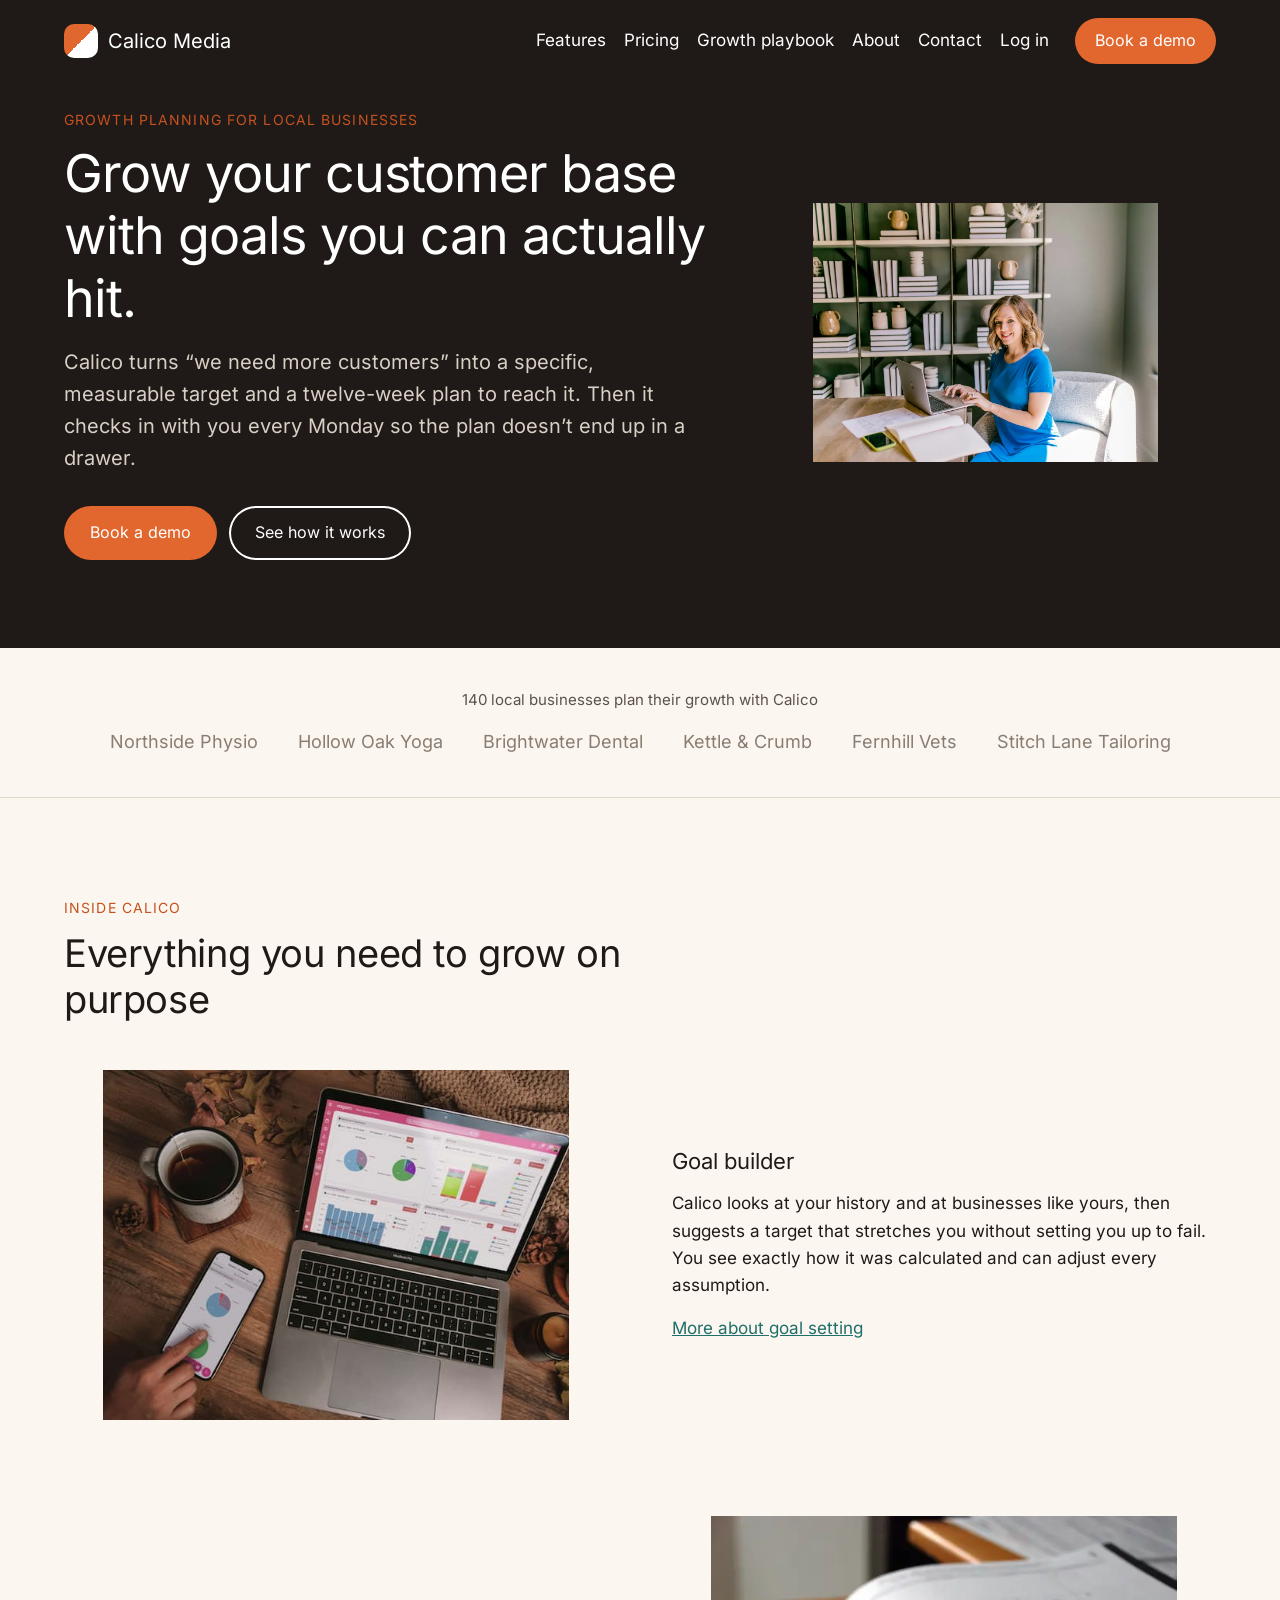
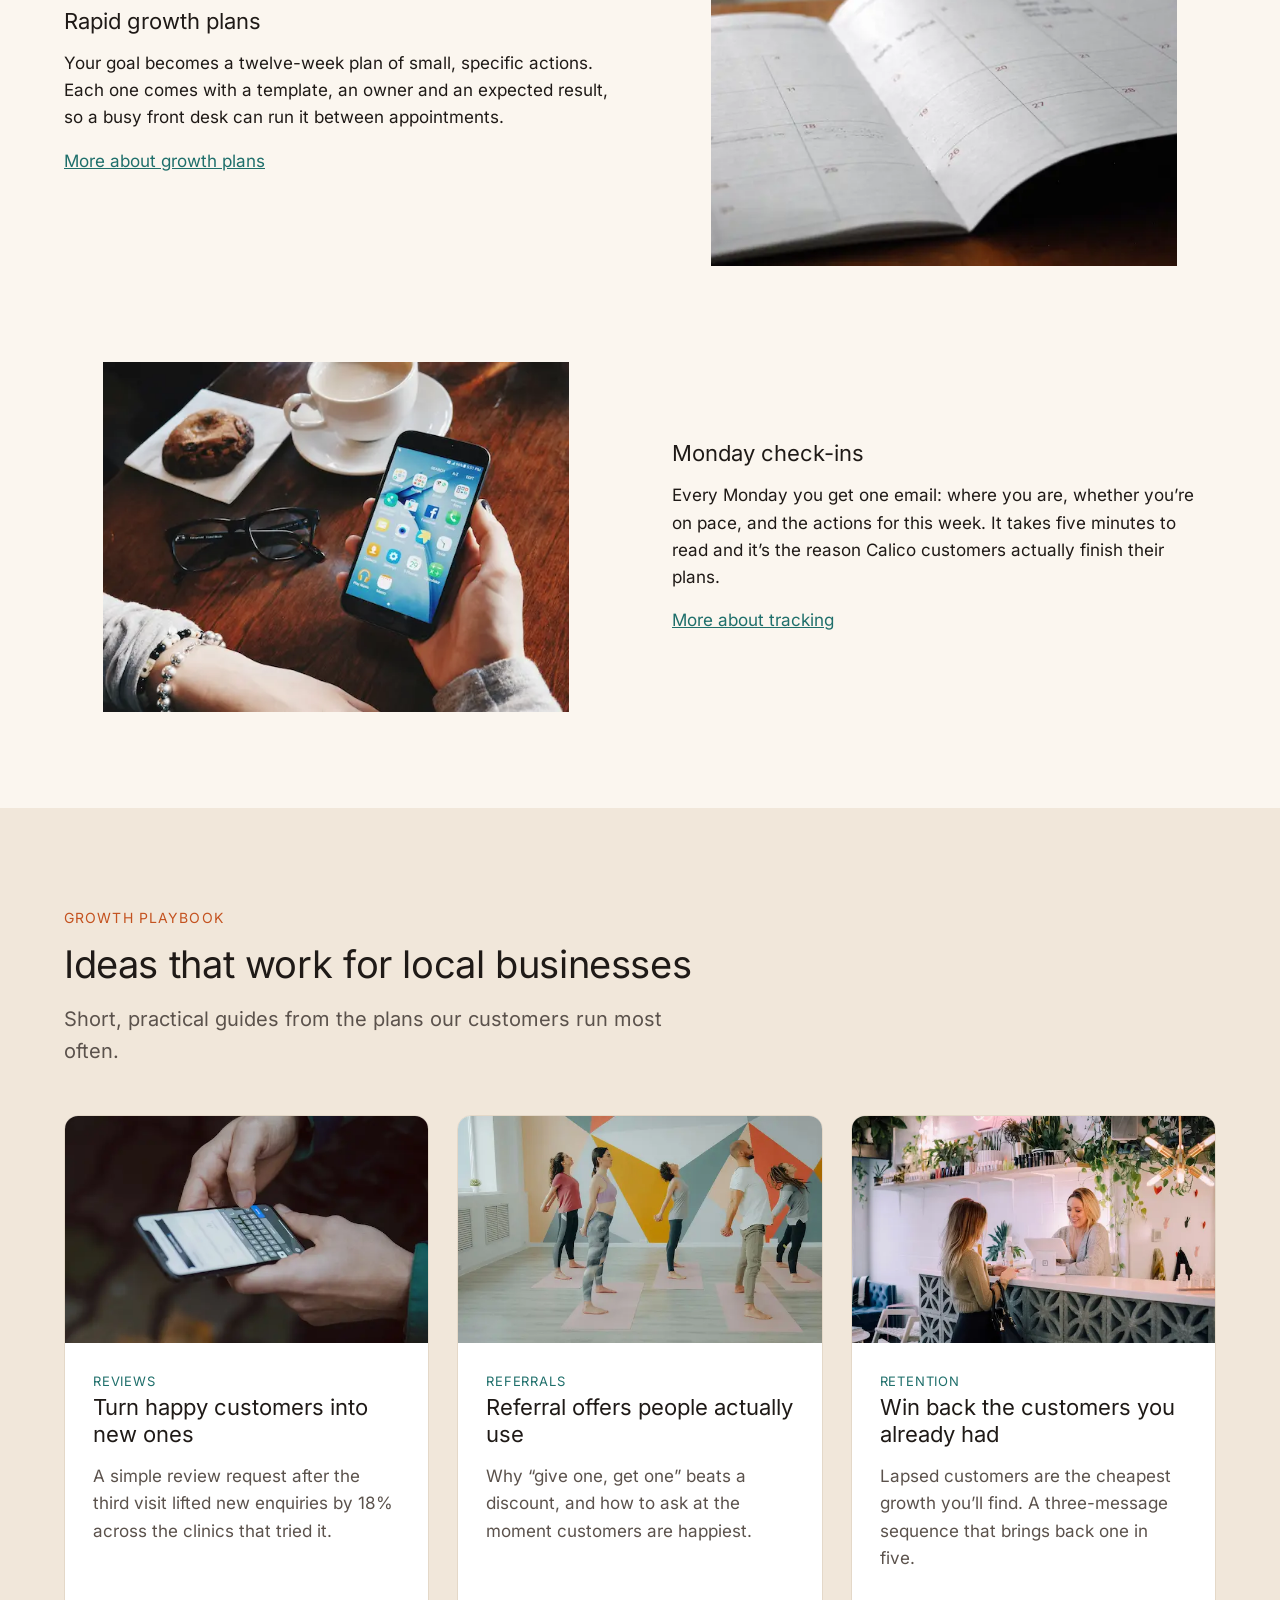
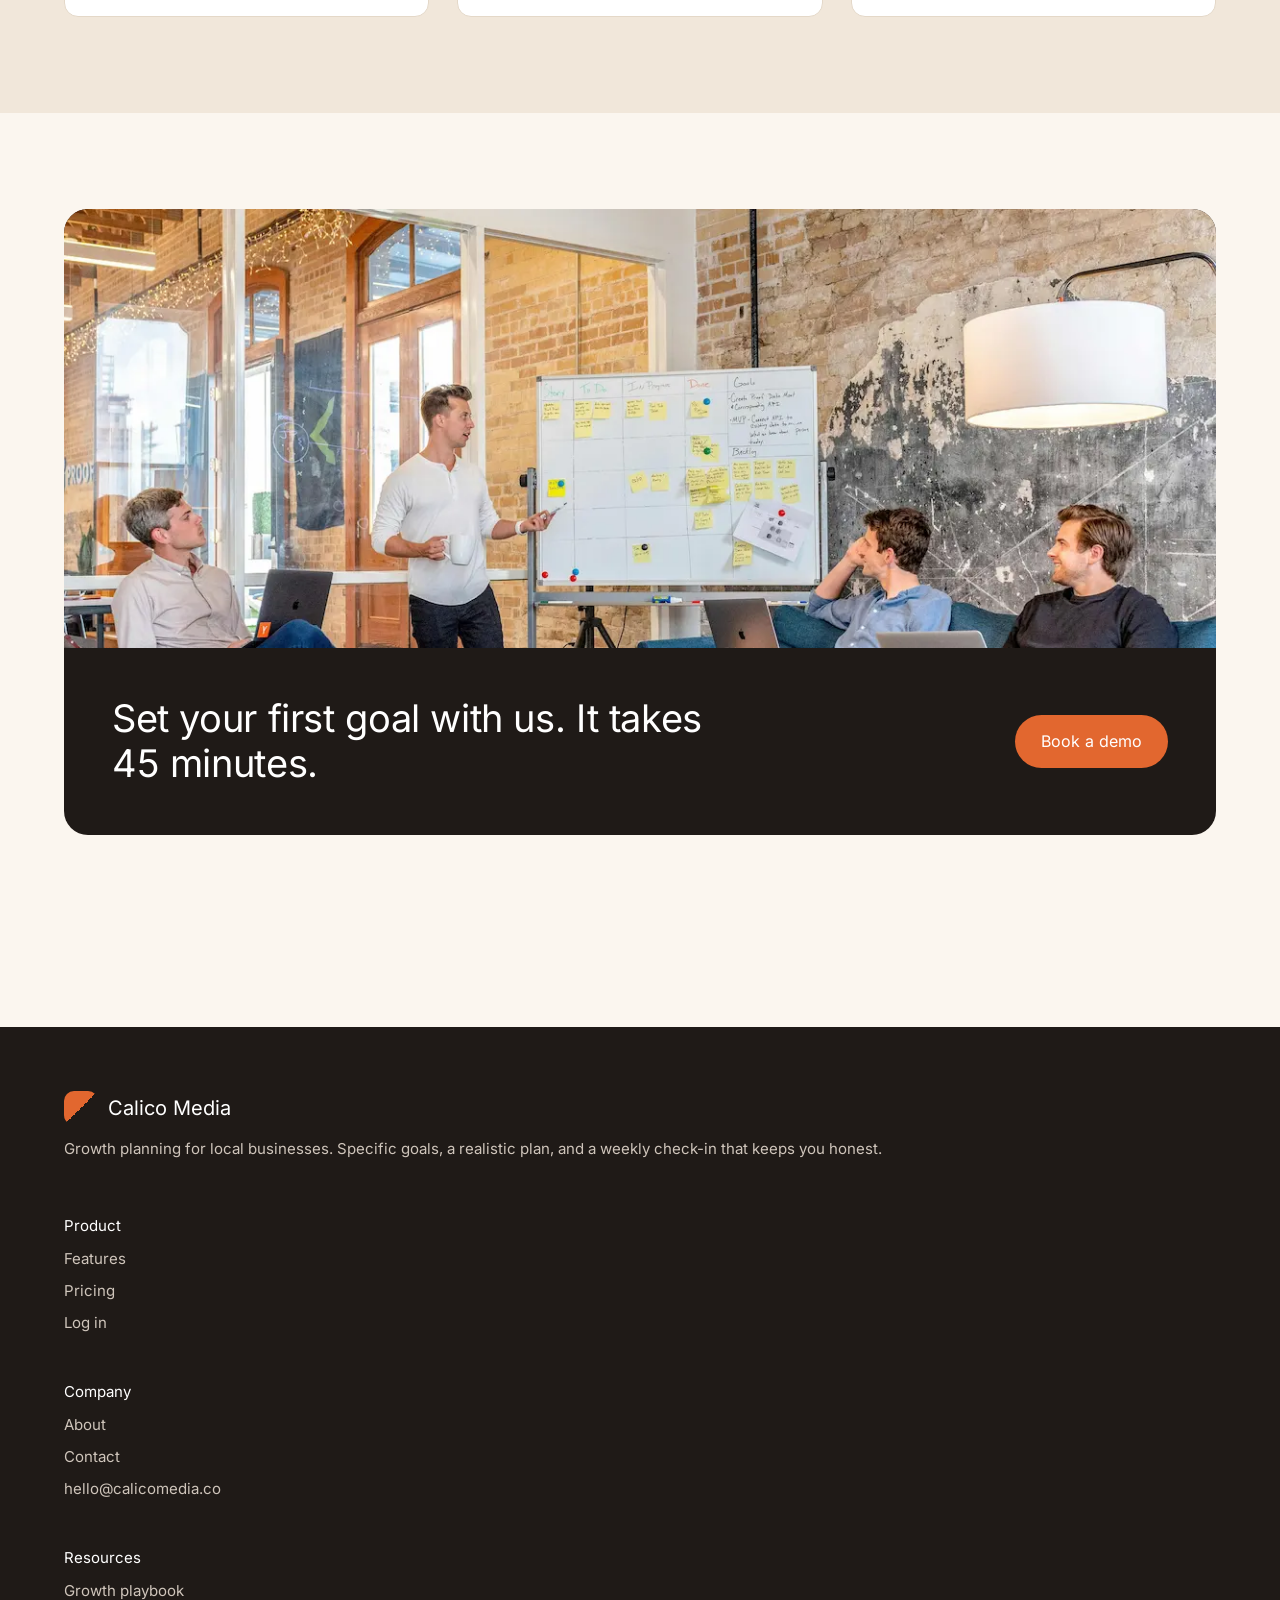
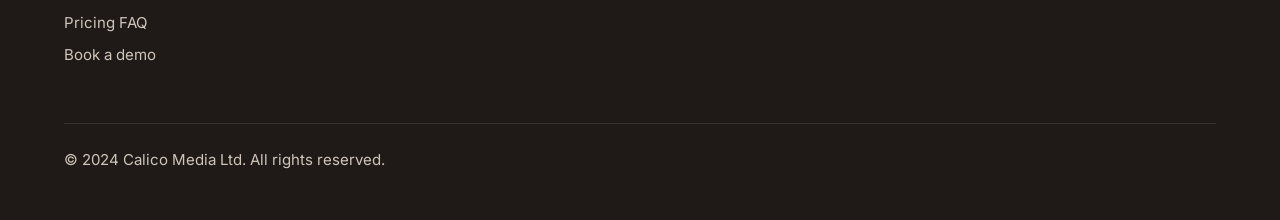
==== public/index.html @ edba2a27 "Optimize homepage images fonts and layout" ====
<!doctype html>
<html lang="en">
  <head>
    <meta charset="utf-8" />
    <meta name="viewport" content="width=device-width, initial-scale=1" />
    <title>Calico Media | Growth planning for local businesses</title>
    <meta
      name="description"
      content="Calico helps local businesses grow their customer base with specific, measurable, realistic goals and a rapid growth plan you can run every week."
    />
   <link rel="stylesheet" href="css/styles.css" />
  </head>
  <body>
    <header class="site-header site-header--home">
      <div class="container">
        <a class="logo" href="index.html"
          ><span class="logo-mark"></span>Calico Media</a
        >
        <nav aria-label="Main">
          <ul class="nav-links">
            <li><a href="features.html">Features</a></li>
            <li><a href="pricing.html">Pricing</a></li>
            <li><a href="#playbook">Growth playbook</a></li>
            <li><a href="about.html">About</a></li>
            <li><a href="contact.html">Contact</a></li>
            <li><a href="https://app.calicomedia.co/login">Log in</a></li>
            <li><a class="btn" href="contact.html">Book a demo</a></li>
          </ul>
        </nav>
      </div>
    </header>

    <main>
      <section class="hero">
        <div class="container hero-inner">
          <div class="hero-text">
            <span class="eyebrow">Growth planning for local businesses</span>
            <h1>Grow your customer base with goals you can actually hit.</h1>
            <p class="lead">
              Calico turns &ldquo;we need more customers&rdquo; into a specific,
              measurable target and a twelve-week plan to reach it. Then it
              checks in with you every Monday so the plan doesn&rsquo;t end up
              in a drawer.
            </p>
            <div class="hero-actions">
              <a class="btn" href="contact.html">Book a demo</a>
              <a class="btn btn--ghost" href="features.html"
                >See how it works</a
              >
            </div>
          </div>
          <div class="hero-media">
            <img
              class="hero-image"
              src="images/hero-weekly-plan-1200.webp"
              alt="A business owner at her desk with a laptop and an open planner"
              width="1200"
              height="900"
              fetchpriority="high"
            />
          </div>
        </div>
      </section>

      <section class="trust">
        <div class="container">
          <p>140 local businesses plan their growth with Calico</p>
          <ul class="trust-list">
            <li>Northside Physio</li>
            <li>Hollow Oak Yoga</li>
            <li>Brightwater Dental</li>
            <li>Kettle &amp; Crumb</li>
            <li>Fernhill Vets</li>
            <li>Stitch Lane Tailoring</li>
          </ul>
        </div>
      </section>

      <section class="section">
        <div class="container">
          <div class="section-intro">
            <span class="eyebrow">Inside Calico</span>
            <h2>Everything you need to grow on purpose</h2>
          </div>

          <div class="feature-row">
            <div class="feature-media">
              <img
                src="images/feature-goal-builder-600.webp"
                
                alt="Growth charts on a laptop and phone beside a cup of tea"
                loading="lazy"
                width="1200"
                height="900"
              />
            </div>
            <div>
              <h3>Goal builder</h3>
              <p>
                Calico looks at your history and at businesses like yours, then
                suggests a target that stretches you without setting you up to
                fail. You see exactly how it was calculated and can adjust every
                assumption.
              </p>
              <a href="features.html">More about goal setting</a>
            </div>
          </div>

          <div class="feature-row feature-row--reverse">
            <div class="feature-media">
              <img
                src="images/feature-growth-plan-600.webp"
                alt="An open planner showing the weeks ahead"
                loading="lazy"
                width="1200"
                hieght="900"
              />
            </div>
            <div>
              <h3>Rapid growth plans</h3>
              <p>
                Your goal becomes a twelve-week plan of small, specific actions.
                Each one comes with a template, an owner and an expected result,
                so a busy front desk can run it between appointments.
              </p>
              <a href="features.html">More about growth plans</a>
            </div>
          </div>

          <div class="feature-row">
            <div class="feature-media">
              <img
                src="images/feature-monday-checkin-600.webp"
                alt="Checking a phone over coffee on a Monday morning"
                loading="lazy"
                width="1200"
                height="900"
              />
            </div>
            <div>
              <h3>Monday check-ins</h3>
              <p>
                Every Monday you get one email: where you are, whether
                you&rsquo;re on pace, and the actions for this week. It takes
                five minutes to read and it&rsquo;s the reason Calico customers
                actually finish their plans.
              </p>
              <a href="features.html">More about tracking</a>
            </div>
          </div>
        </div>
      </section>

      <section class="section section--sand" id="playbook">
        <div class="container">
          <div class="section-intro">
            <span class="eyebrow">Growth playbook</span>
            <h2>Ideas that work for local businesses</h2>
            <p class="lead">
              Short, practical guides from the plans our customers run most
              often.
            </p>
          </div>
          <div class="playbook-grid">
            <article class="card">
              <img
                src="images/playbook-reviews-600.webp"
                alt="A customer typing a review on their phone"
                loading="lazy"
              />
              <div class="card-body">
                <span class="card-tag">Reviews</span>
                <h3>Turn happy customers into new ones</h3>
                <p>
                  A simple review request after the third visit lifted new
                  enquiries by 18% across the clinics that tried it.
                </p>
              </div>
            </article>
            <article class="card">
              <img
                src="images/playbook-referrals-600.webp"
                alt="A group class stretching together in a yoga studio"
                loading="lazy"
              />
              <div class="card-body">
                <span class="card-tag">Referrals</span>
                <h3>Referral offers people actually use</h3>
                <p>
                  Why &ldquo;give one, get one&rdquo; beats a discount, and how
                  to ask at the moment customers are happiest.
                </p>
              </div>
            </article>
            <article class="card">
              <img
                src="images/playbook-rebooking-600.webp"
                alt="A customer at the front desk booking her next visit"
                loading="lazy"
              />
              <div class="card-body">
                <span class="card-tag">Retention</span>
                <h3>Win back the customers you already had</h3>
                <p>
                  Lapsed customers are the cheapest growth you&rsquo;ll find. A
                  three-message sequence that brings back one in five.
                </p>
              </div>
            </article>
          </div>
        </div>
      </section>

      <section class="section">
        <div class="container">
          <div class="cta-band">
            <img
              src="images/team-workshop-1200.webp"
              srcset="images/team-workshop-600.webp 600w,
              images/team-workshop-1200.webp 1200w"
              sizes="'(max-width: 600px) 100vw, 1200px"
              alt="The Calico Media team planning around a whiteboard"
              loading="lazy"
              width= "1200"
              height="457"
              />
            <div class="cta-body">
              <h2>Set your first goal with us. It takes 45 minutes.</h2>
              <a class="btn" href="contact.html">Book a demo</a>
            </div>
          </div>
        </div>
      </section>
    </main>

    <footer class="site-footer">
      <div class="container">
        <div class="footer-grid">
          <div>
            <a class="logo" href="index.html"
              ><span class="logo-mark"></span>Calico Media</a
            >
            <p>
              Growth planning for local businesses. Specific goals, a realistic
              plan, and a weekly check-in that keeps you honest.
            </p>
          </div>
          <div>
            <h4>Product</h4>
            <ul>
              <li><a href="features.html">Features</a></li>
              <li><a href="pricing.html">Pricing</a></li>
              <li><a href="https://app.calicomedia.co/login">Log in</a></li>
            </ul>
          </div>
          <div>
            <h4>Company</h4>
            <ul>
              <li><a href="about.html">About</a></li>
              <li><a href="contact.html">Contact</a></li>
              <li>
                <a href="mailto:hello@calicomedia.co">hello@calicomedia.co</a>
              </li>
            </ul>
          </div>
          <div>
            <h4>Resources</h4>
            <ul>
              <li><a href="index.html#playbook">Growth playbook</a></li>
              <li><a href="pricing.html#faq">Pricing FAQ</a></li>
              <li><a href="contact.html">Book a demo</a></li>
            </ul>
          </div>
        </div>
        <div class="footer-bottom">
          <p>&copy; 2024 Calico Media Ltd. All rights reserved.</p>
        </div>
      </div>
    </footer>
  </body>
</html>
---- public/css/styles.css ----
@font-face {
  font-family: "Inter";
  src: url("../fonts/inter-v20-latin-regular.woff2");
  font-weight: 100 900;
  font-style: normal;
  font-display: swap;
}


/* Calico Media marketing site */

:root {
  --ink: #1f1a17;
  --ink-soft: #5b524c;
  --cream: #fbf6ef;
  --sand: #f1e7da;
  --white: #ffffff;
  --orange: #e2672f;
  --orange-dark: #c4521f;
  --teal: #1f6f6b;
  --line: #e4d8c8;
  --radius: 14px;
}

*,
*::before,
*::after {
  box-sizing: border-box;
}

body {
  margin: 0;
  font-family:
    "Inter",
    -apple-system,
    BlinkMacSystemFont,
    "Segoe UI",
    sans-serif;
  font-weight: 400;
  font-size: 17px;
  line-height: 1.6;
  color: var(--ink);
  background: var(--cream);
}

h1,
h2,
h3,
h4 {
  font-weight: 700;
  line-height: 1.2;
  margin: 0 0 16px;
}

h1 {
  font-size: 52px;
  letter-spacing: -0.02em;
}

h2 {
  font-size: 38px;
  letter-spacing: -0.01em;
}

h3 {
  font-size: 22px;
}

p {
  margin: 0 0 16px;
}

a {
  color: var(--teal);
}

img {
  max-width: 100%;
}

.container {
  max-width: 1200px;
  margin: 0 auto;
  padding: 0 24px;
}

.section {
  padding: 96px 0;
}

.section--sand {
  background: var(--sand);
}

.eyebrow {
  display: inline-block;
  font-size: 14px;
  font-weight: 700;
  letter-spacing: 0.08em;
  text-transform: uppercase;
  color: var(--orange-dark);
  margin-bottom: 12px;
}

.lead {
  font-size: 20px;
  color: var(--ink-soft);
  max-width: 640px;
}

.section-intro {
  max-width: 680px;
  margin-bottom: 48px;
}

.btn {
  display: inline-block;
  padding: 14px 26px;
  border-radius: 999px;
  background: var(--orange);
  color: var(--white);
  font-weight: 700;
  text-decoration: none;
  border: 0;
  font-size: 16px;
  font-family: inherit;
  cursor: pointer;
}

.btn:hover {
  background: var(--orange-dark);
}

.btn--ghost {
  background: transparent;
  color: inherit;
  box-shadow: inset 0 0 0 2px currentColor;
}

.btn--ghost:hover {
  background: rgba(255, 255, 255, 0.1);
}

/* Header */

.site-header {
  background: var(--white);
  border-bottom: 1px solid var(--line);
}

.site-header .container {
  display: flex;
  flex-wrap: wrap;
  align-items: center;
  justify-content: space-between;
  gap: 12px 32px;
  padding-top: 18px;
  padding-bottom: 18px;
}

.logo {
  display: flex;
  align-items: center;
  gap: 10px;
  flex-shrink: 0;
  font-size: 20px;
  font-weight: 700;
  color: var(--ink);
  text-decoration: none;
}

.logo-mark {
  width: 34px;
  height: 34px;
  border-radius: 10px;
  background: linear-gradient(
    135deg,
    var(--orange) 0%,
    var(--orange) 50%,
    var(--ink) 50%,
    var(--ink) 100%
  );
}

.nav-links {
  display: flex;
  flex-wrap: nowrap;
  align-items: center;
  gap: 8px 28px;
  list-style: none;
  margin: 0;
  padding: 0;
}

.nav-links a {
  color: var(--ink);
  text-decoration: none;
}

.nav-links a:hover,
.nav-links a[aria-current="page"] {
  color: var(--orange-dark);
}

.site-header--home {
  background: var(--ink);
  border-bottom: 0;
}

.site-header--home .logo,
.site-header--home .nav-links a {
  color: var(--white);
}

.site-header--home .logo-mark {
  background: linear-gradient(
    135deg,
    var(--orange) 0%,
    var(--orange) 50%,
    var(--white) 50%,
    var(--white) 100%
  );
}

.site-header--home .container {
  flex-wrap: nowrap;
}

.site-header--home nav {
  min-width: 0;
}

.site-header--home .nav-links {
  flex-wrap: nowrap;
  gap: 10px;
}

.site-header--home .nav-links li {
  min-width: 0;
}

.site-header--home .nav-links a {
  display: block;
  padding: 0 4px;
  white-space: nowrap;
}

.site-header--home .nav-links li:last-child {
  flex-shrink: 0;
}

.site-header--home .nav-links .btn {
  margin-left: 12px;
  padding: 10px 20px;
}

/* Home hero */

.hero {
  background: var(--ink);
  color: var(--white);
  padding: 24px 0 88px;
}

.hero-inner {
  display: flex;
  align-items: center;
  gap: 24px;
}

.hero-text {
  flex: 1;
  min-width: 0;
}

.hero-text .lead {
  color: #d9cfc5;
}

.hero-actions {
  display: flex;
  flex-wrap: wrap;
  gap: 12px;
  margin-top: 32px;
}

.hero-media {
  width: 40%;
  flex-shrink: 0;
}

.hero-image {
  width: 100%;
  height: auto;
  max-height: 500px;
  aspect-ratio: 16 / 9;
  object-fit: contain;
  border-radius: var(--radius);
  display: block;
}

/* Trust strip */

.trust {
  padding: 40px 0;
  border-bottom: 1px solid var(--line);
  text-align: center;
}

.trust p {
  color: var(--ink-soft);
  font-size: 15px;
}

.trust-list {
  display: flex;
  flex-wrap: wrap;
  justify-content: center;
  gap: 12px 40px;
  list-style: none;
  margin: 0;
  padding: 0;
  font-weight: 700;
  font-size: 18px;
  color: #8a7d72;
}

/* Steps */

.steps {
  display: grid;
  grid-template-columns: repeat(auto-fit, minmax(240px, 1fr));
  gap: 24px;
}

.step {
  background: var(--white);
  border: 1px solid var(--line);
  border-radius: var(--radius);
  padding: 32px;
}

.step-number {
  display: inline-flex;
  align-items: center;
  justify-content: center;
  width: 40px;
  height: 40px;
  border-radius: 50%;
  background: var(--sand);
  color: var(--orange-dark);
  font-weight: 700;
  margin-bottom: 16px;
}

/* Check list */

.check-list {
  list-style: none;
  margin: 24px 0 0;
  padding: 0;
}

.check-list li {
  position: relative;
  padding-left: 32px;
  margin-bottom: 14px;
}

.check-list li::before {
  content: "";
  position: absolute;
  left: 0;
  top: 6px;
  width: 16px;
  height: 16px;
  border-radius: 50%;
  background: var(--teal);
  box-shadow: inset 0 0 0 4px #cfe6e4;
}

/* FAQ */

.faq {
  max-width: 820px;
}

.faq details {
  border-top: 1px solid var(--line);
  padding: 20px 0;
}

.faq details:last-child {
  border-bottom: 1px solid var(--line);
}

.faq summary {
  font-weight: 700;
  font-size: 19px;
  cursor: pointer;
}

.faq details p {
  margin-top: 12px;
  color: var(--ink-soft);
}

/* Feature rows */

.feature-row {
  display: grid;
  grid-template-columns: 1fr 1fr;
  gap: 64px;
  align-items: center;
  margin-bottom: 96px;
}

.feature-row:last-child {
  margin-bottom: 0;
}

.feature-row--reverse .feature-media {
  order: 2;
}

.feature-media img {
  display: block;
  width: 100%;
  height: 350px;
  aspect-ratio: 4 / 3;
  object-fit: contain;
  border-radius: var(--radius);
}

/* Playbook */

.playbook-grid {
  display: grid;
  grid-template-columns: repeat(auto-fit, minmax(300px, 1fr));
  gap: 28px;
}

/* Card grid */

.card-grid {
  display: grid;
  grid-template-columns: repeat(3, 1fr);
  gap: 28px;
}

.card {
  background: var(--white);
  border: 1px solid var(--line);
  border-radius: var(--radius);
  overflow: hidden;
}

.card img {
  display: block;
  width: 100%;
  aspect-ratio: 16 / 10;
  object-fit: cover;
}

.card-body {
  padding: 24px 28px 28px;
}

.card-body p {
  color: var(--ink-soft);
}

.card-tag {
  font-size: 13px;
  font-weight: 700;
  text-transform: uppercase;
  letter-spacing: 0.06em;
  color: var(--teal);
}

.icon-dot {
  width: 44px;
  height: 44px;
  border-radius: 12px;
  background: var(--sand);
  margin-bottom: 18px;
  position: relative;
}

.icon-dot::after {
  content: "";
  position: absolute;
  inset: 13px;
  border-radius: 50%;
  background: var(--orange);
}

/* CTA band */

.cta-band {
  background: var(--ink);
  color: var(--white);
  border-radius: 24px;
  overflow: hidden;
}

.cta-band img {
  display: block;
  width: 100%;
  height: auto;
  aspect-ratio: 21 / 8;
  object-fit: contain;
}

.cta-body {
  padding: 48px;
  display: flex;
  flex-wrap: wrap;
  align-items: center;
  justify-content: space-between;
  gap: 24px;
}

.cta-body h2 {
  margin: 0;
  max-width: 620px;
}

/* Page header (inner pages) */

.page-header {
  padding: 80px 0 56px;
  border-bottom: 1px solid var(--line);
}

/* Pricing */

.pricing-grid {
  display: grid;
  grid-template-columns: repeat(auto-fit, minmax(260px, 1fr));
  gap: 24px;
  align-items: stretch;
}

.pricing-card {
  background: var(--white);
  border: 1px solid var(--line);
  border-radius: var(--radius);
  padding: 36px 32px;
  display: flex;
  flex-direction: column;
}

.pricing-card--featured {
  border: 2px solid var(--orange);
  box-shadow: 0 24px 48px rgba(226, 103, 47, 0.14);
}

.plan-badge {
  align-self: flex-start;
  font-size: 13px;
  font-weight: 700;
  background: var(--orange);
  color: var(--white);
  border-radius: 999px;
  padding: 4px 12px;
  margin-bottom: 16px;
}

.price {
  font-size: 48px;
  font-weight: 700;
  margin: 8px 0 4px;
}

.price small {
  font-size: 17px;
  font-weight: 400;
  color: var(--ink-soft);
}

.pricing-card .check-list {
  flex: 1;
  margin-bottom: 28px;
}

.pricing-card .btn {
  text-align: center;
}

.pricing-note {
  margin-top: 32px;
  color: var(--ink-soft);
  font-size: 15px;
}

/* About */

.stats {
  display: grid;
  grid-template-columns: repeat(auto-fit, minmax(160px, 1fr));
  gap: 16px;
}

.stat {
  background: var(--white);
  border: 1px solid var(--line);
  border-radius: var(--radius);
  padding: 28px 20px;
}

.stat-number {
  display: block;
  font-size: 48px;
  font-weight: 700;
  color: var(--orange-dark);
}

.stat-label {
  display: block;
  font-size: 15px;
  color: var(--ink-soft);
}

.prose {
  max-width: 720px;
}

.team-grid {
  display: grid;
  grid-template-columns: repeat(auto-fit, minmax(220px, 1fr));
  gap: 24px;
}

.person {
  background: var(--white);
  border: 1px solid var(--line);
  border-radius: var(--radius);
  padding: 28px;
}

.avatar {
  width: 56px;
  height: 56px;
  border-radius: 50%;
  background: var(--sand);
  color: var(--orange-dark);
  display: flex;
  align-items: center;
  justify-content: center;
  font-weight: 700;
  margin-bottom: 16px;
}

.person p {
  color: var(--ink-soft);
  font-size: 15px;
  margin: 0;
}

/* Contact */

.contact-layout {
  display: grid;
  grid-template-columns: 3fr 2fr;
  gap: 64px;
}

.contact-form label {
  display: block;
  font-weight: 700;
  margin-bottom: 6px;
}

.contact-form input,
.contact-form textarea {
  display: block;
  width: 100%;
  font: inherit;
  padding: 12px 14px;
  border: 1px solid var(--line);
  border-radius: 10px;
  background: var(--white);
  margin-bottom: 20px;
}

.contact-form textarea {
  min-height: 160px;
  resize: vertical;
}

.form-status {
  margin-top: 16px;
  font-weight: 700;
}

.form-status--success {
  color: var(--teal);
}

.form-status--error {
  color: #b3261e;
}

.contact-aside {
  background: var(--white);
  border: 1px solid var(--line);
  border-radius: var(--radius);
  padding: 32px;
  align-self: start;
}

.contact-aside h3 {
  font-size: 18px;
  margin-top: 24px;
  margin-bottom: 6px;
}

.contact-aside h3:first-child {
  margin-top: 0;
}

.contact-aside p {
  color: var(--ink-soft);
  margin: 0;
}

/* Footer */

.site-footer {
  background: var(--ink);
  color: #cfc5bb;
  padding: 64px 0 32px;
  margin-top: 96px;
  font-size: 15px;
}

.footer-grid {
  display: grid;
  grid-template-columns: repeat (2, minmax(0, 1fr));
  gap: 40px;
}

.site-footer h4 {
  color: var(--white);
  font-size: 15px;
  margin-bottom: 12px;
}

.site-footer ul {
  list-style: none;
  margin: 0;
  padding: 0;
}

.site-footer li {
  margin-bottom: 8px;
}

.site-footer a {
  color: #cfc5bb;
  text-decoration: none;
}

.site-footer a:hover {
  color: var(--white);
}

.site-footer .logo {
  color: var(--white);
  margin-bottom: 12px;
}

.footer-bottom {
  border-top: 1px solid #3a322d;
  margin-top: 48px;
  padding-top: 24px;
}

/* MEDIA SMALL SCREENS */
@media (min-width: 769px) and (max-width: 1100px) {
  .hero-media .hero-image {
    width: 100%;
    height: 280px;
    max-height: 280px;
    object-fit: cover;
    object-position: center 65%;
    border-radius: 16px;
  }
  .site-header--home .container {
    display: flex;
    flex-wrap: nowrap;
    align-items: center;
    justify-content: space-between;
    gap: 12px;
  }
  .site-header--home nav {
    width: 100%;
  }

  .site-header--home .logo {
    margin: 0 auto;
  }
  .site-header--home .nav-links {
    justify-content: center;
    gap: 6px;
  }

  .site-header--home .nav-links a {
    font-size: 12px;
    padding: 4px 2px;
  }
}

@media (min-width: 481px) and (max-width: 768px) {
  .site-header .container {
    flex-wrap: nowrap;
    gap: 12px;
  }

  .site-header--home nav {
    width: 100%;
  }

  .site-header--home .nav-links {
    display: flex;
    flex-wrap: nowrap;
    justify-content: center;
    gap: 12px;
    padding: 0;
    margin: 0 auto;
  }

  .nav-links {
    display: flex;
    gap: 12px;
    flex-wrap: wrap;
    justify-content: center;
    margin: 0 auto;
  }

  .nav-links a {
    font-size: 12px;
    white-space: wrap;
  }
  .site-header--home .nav-links {
    display: flex;
    flex-wrap: wrap;
    align-items: center;
    justify-content: center;
    gap: 12px;
  }
  .site-header--home .navlinks a {
    white-space: nowrap;
  }
}

@media (max-width: 768px) {
  .hero {
    padding: 40px 20px;
  }

  .hero-inner {
    flex-direction: column-reverse;
    gap: 32px;
  }

  .hero-text {
    width: 100%;
    min-width: 0;
  }

  .hero-media {
    width: 100%;
    max-width: 100%;
    flex-shrink: 1;
  }

  .hero-media .hero-image {
    display: block;
    width: 100%;
    max-width: 500px;
    height: 250px;
    object-fit: cover;
    object-position: center 65%;
    margin: 0 auto;
  }

  .hero-grid {
    grid-template-columns: 1fr;
    gap: 32px;
  }

  .hero-grid img {
    display: block;
    width: 100%;
    max-width: 500px;
    height: 250px !important;
    object-fit: cover;
    object-position: center 65%;
    margin: 0 auto;
  }

  .hero-actions {
    display: flex;
    flex-direction: column;
    align-items: center;
    gap: 12px;
  }

  h1 {
    font-size: 40px;
  }

  h2 {
    font-size: 30px;
  }

  .section {
    padding: 64px 0;
  }

  .feature-row {
    grid-template-columns: 1fr;
    gap: 32px;
    margin-bottom: 64px;
  }

  .feature-row--reverse .feature-media {
    order: 0;
  }

  .card-grid {
    grid-template-columns: repeat(2, 1fr);
  }

  .playbook-grid {
    grid-template-columns: 1fr;
    gap: 20px;
  }

  .contact-layout {
    grid-template-columns: 1fr;
    gap: 40px;
  }

  .footer-grid {
    grid-template-columns: repeat(2, 1fr);
    gap: 30px;
    text-align: center;
  }

  .footer-grid > div {
    min-width: 0;
  }

  .footer-grid .logo {
    justify-content: center;
  }
}

@media (max-width: 480px) {
  h1 {
    font-size: 34px;
  }

  .site-header--home .container {
    flex-direction: column;
    align-items: center;
    gap: 16px;
  }

  .site-header--home nav {
    width: 100%;
  }

  .site-header--home .nav-links {
    display: flex;
    flex-wrap: wrap;
    justify-content: center;
    gap: 10px;
    padding: 0;
    margin: 0;
  }

  .site-header--home .nav-links a {
    font-size: 12px;
    white-space: nowrap;
  }

  .card-grid {
    grid-template-columns: 1fr;
  }

  .cta-body {
    padding: 32px 24px;
  }

  .footer-grid {
    grid-template-columns: 1fr;
    text-align: center;
    justify-content: center;
  }

  .footer-grid > * {
    width: 100%;
    text-align: center;
  }

  .footer-grid .logo {
    justify-content: center;
  }

  .site-footer {
    text-align: center;
  }
  .playbook-grid {
    grid-template-columns: 1fr;
    gap: 24px;
  }
}
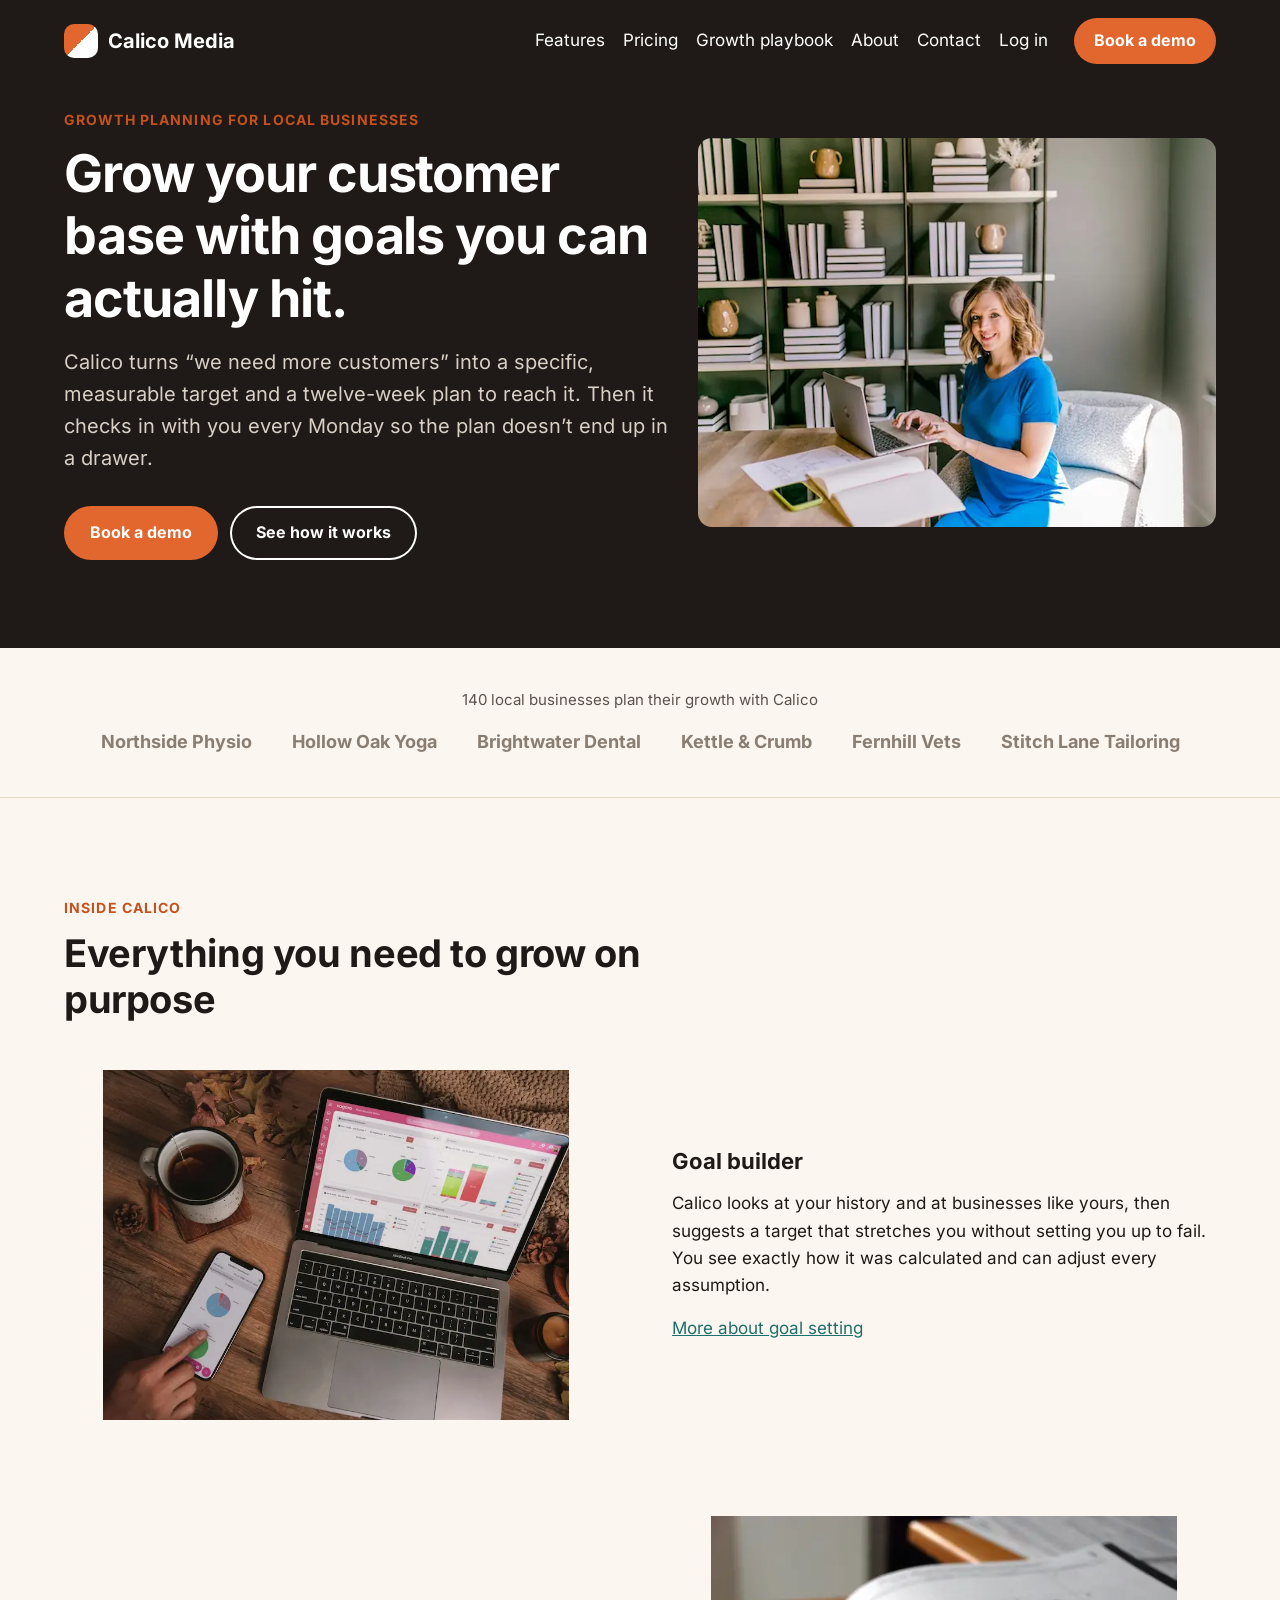
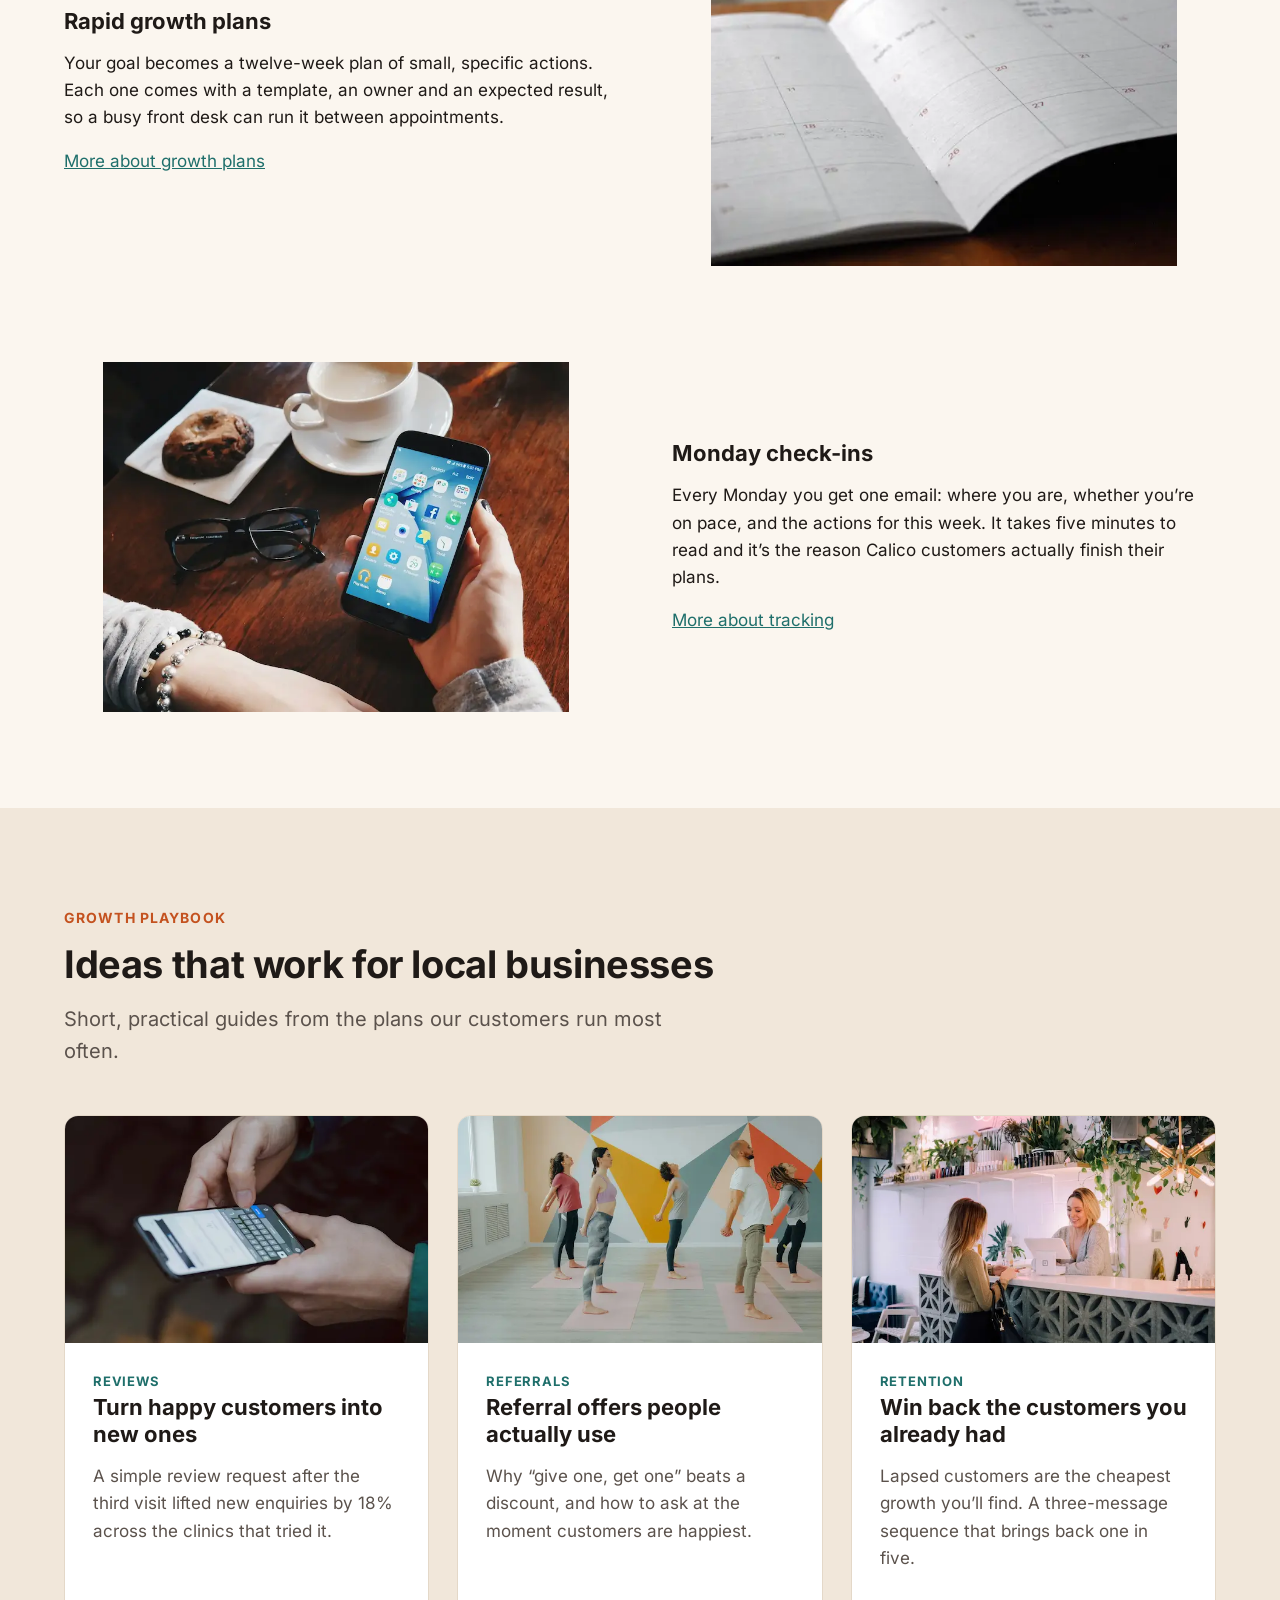
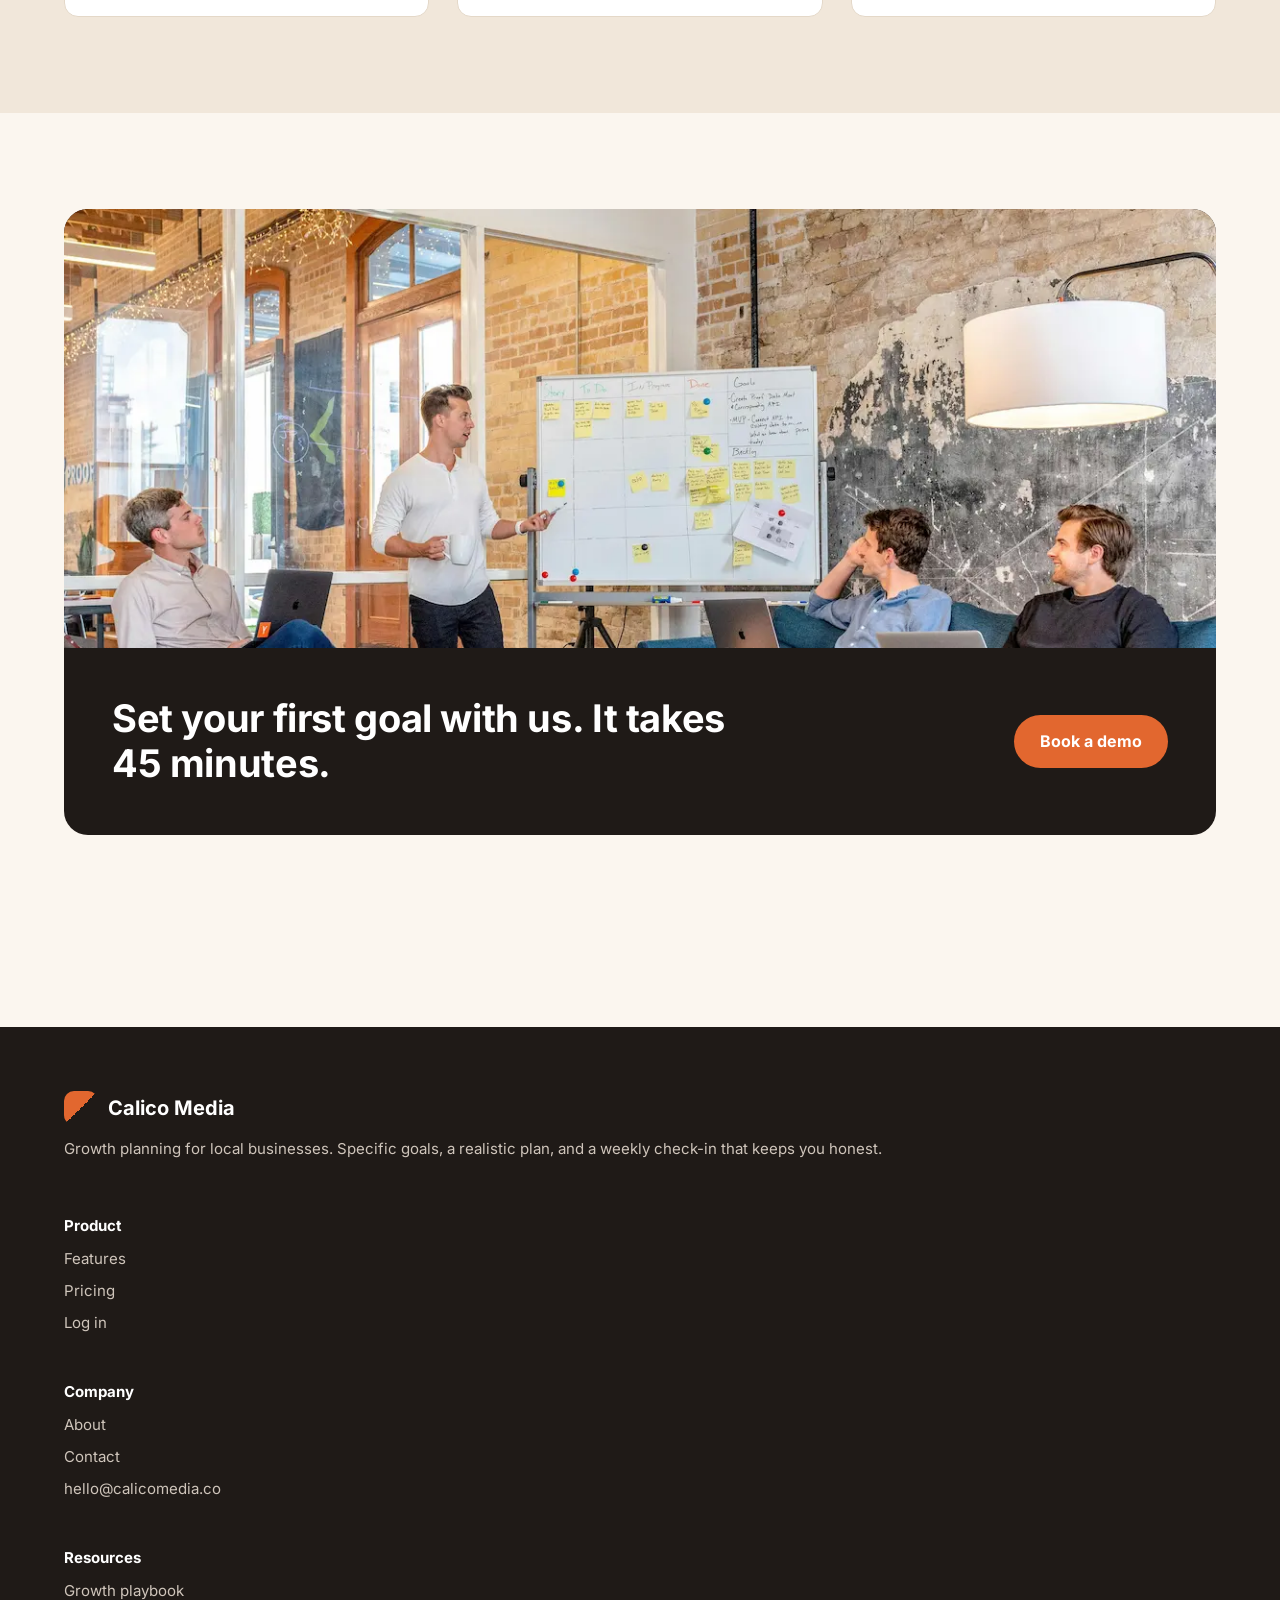
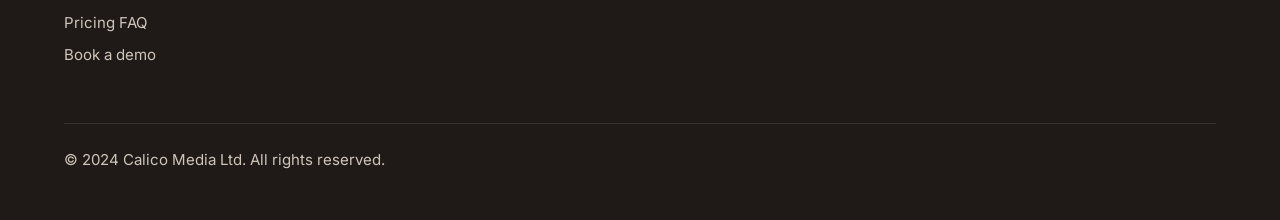
==== commit d4378b3b: "Optimize homepage images and fonts" ====
--- a/public/index.html
+++ b/public/index.html
@@ -53,6 +53,11 @@
             <img
               class="hero-image"
               src="images/hero-weekly-plan-1200.webp"
+              srcset="
+              images/hero-weekly-plan-400.webp 400w,
+              images/hero-weekly-plan-800.webp 800w,
+              images/hero-weekly-plan-1200.webp 1200w"
+              sizes="(max-width: 768px) 100vw, 50vw"
               alt="A business owner at her desk with a laptop and an open planner"
               width="1200"
               height="900"
@@ -87,7 +92,12 @@
             <div class="feature-media">
               <img
                 src="images/feature-goal-builder-600.webp"
-                
+                srcset="
+                images/feature-goal-builder-400.webp 400w,
+                images/feature-goal-builder-600.webp 600w,
+                images/feature-goal-builder-800.webp 800w,
+                images/feature-goal-builder-1200.webp 1200w"
+                sizes="(max-width: 768px) 100vw, 50vw"                
                 alt="Growth charts on a laptop and phone beside a cup of tea"
                 loading="lazy"
                 width="1200"
@@ -110,10 +120,16 @@
             <div class="feature-media">
               <img
                 src="images/feature-growth-plan-600.webp"
+                srcset="
+                images/feature-growth-plan-400.webp 400w
+                images/feature-growth-plan-600.webp 600w
+                images/feature-growth-plan-800.webp 800w
+                images/feature-growth-plan-1200.webp 1200w"
+                sizes="(max-width: 768px) 100vw, 50vw"
                 alt="An open planner showing the weeks ahead"
                 loading="lazy"
                 width="1200"
-                hieght="900"
+                height="900"
               />
             </div>
             <div>
@@ -131,6 +147,12 @@
             <div class="feature-media">
               <img
                 src="images/feature-monday-checkin-600.webp"
+                srcset="
+                images/feature-monday-checkin-400.webp 400w,
+                images/feature-monday-checkin-600.webp 600w,
+                images/feature-monday-checkin-800.webp 800w,
+                images/feature-monday-checkin-1200.webp 1200w"
+                sizes="(max-width: 768px) 100vw, 50vw"
                 alt="Checking a phone over coffee on a Monday morning"
                 loading="lazy"
                 width="1200"
@@ -165,6 +187,12 @@
             <article class="card">
               <img
                 src="images/playbook-reviews-600.webp"
+                srcset="
+                images/playbook-reviews-400.webp 400w,
+                images/playbook-reviews-600.webp 600w,
+                images/playbook-reviews-800.webp 800w,
+                images/playbook-reviews-1200.webp 1200w"
+                sizes="(max-width: 768px) 100vw, 33vw"
                 alt="A customer typing a review on their phone"
                 loading="lazy"
               />
@@ -180,6 +208,12 @@
             <article class="card">
               <img
                 src="images/playbook-referrals-600.webp"
+                srcset="
+                images/playbook-referrals-400.webp 400w,
+                images/playbook-referrals-600.webp 600w,
+                images/playbook-referrals-800.webp 800w,
+                images/playbook-referrals-1200.webp 1200w"
+                sizes="(max-width: 768px) 100vw, 33vw"
                 alt="A group class stretching together in a yoga studio"
                 loading="lazy"
               />
@@ -195,6 +229,12 @@
             <article class="card">
               <img
                 src="images/playbook-rebooking-600.webp"
+                srcset="
+                images/playbook-rebooking-400.webp 400w,
+                images/playbook-rebooking-600.webp 600w,
+                images/playbook-rebooking-800.webp 800w,
+                images/playbook-rebooking-1200.webp 1200w"
+                sizes="(max-width: 768px) 100vw, 33vw"
                 alt="A customer at the front desk booking her next visit"
                 loading="lazy"
               />
--- a/public/css/styles.css
+++ b/public/css/styles.css
@@ -1,7 +1,14 @@
 @font-face {
   font-family: "Inter";
-  src: url("../fonts/inter-v20-latin-regular.woff2");
-  font-weight: 100 900;
+  src: url("../fonts/inter-v20-latin-regular.woff2") format("woff2");
+  font-weight: 400;
+  font-style: normal;
+  font-display: swap;
+}
+@font-face {
+  font-family: "Inter";
+  src: url("../fonts/inter-v20-latin-700.woff2") format("woff2");
+  font-weight: 700;
   font-style: normal;
   font-display: swap;
 }
@@ -285,7 +292,7 @@
 }
 
 .hero-media {
-  width: 40%;
+  width: 45%;
   flex-shrink: 0;
 }
 
@@ -293,7 +300,6 @@
   width: 100%;
   height: auto;
   max-height: 500px;
-  aspect-ratio: 16 / 9;
   object-fit: contain;
   border-radius: var(--radius);
   display: block;
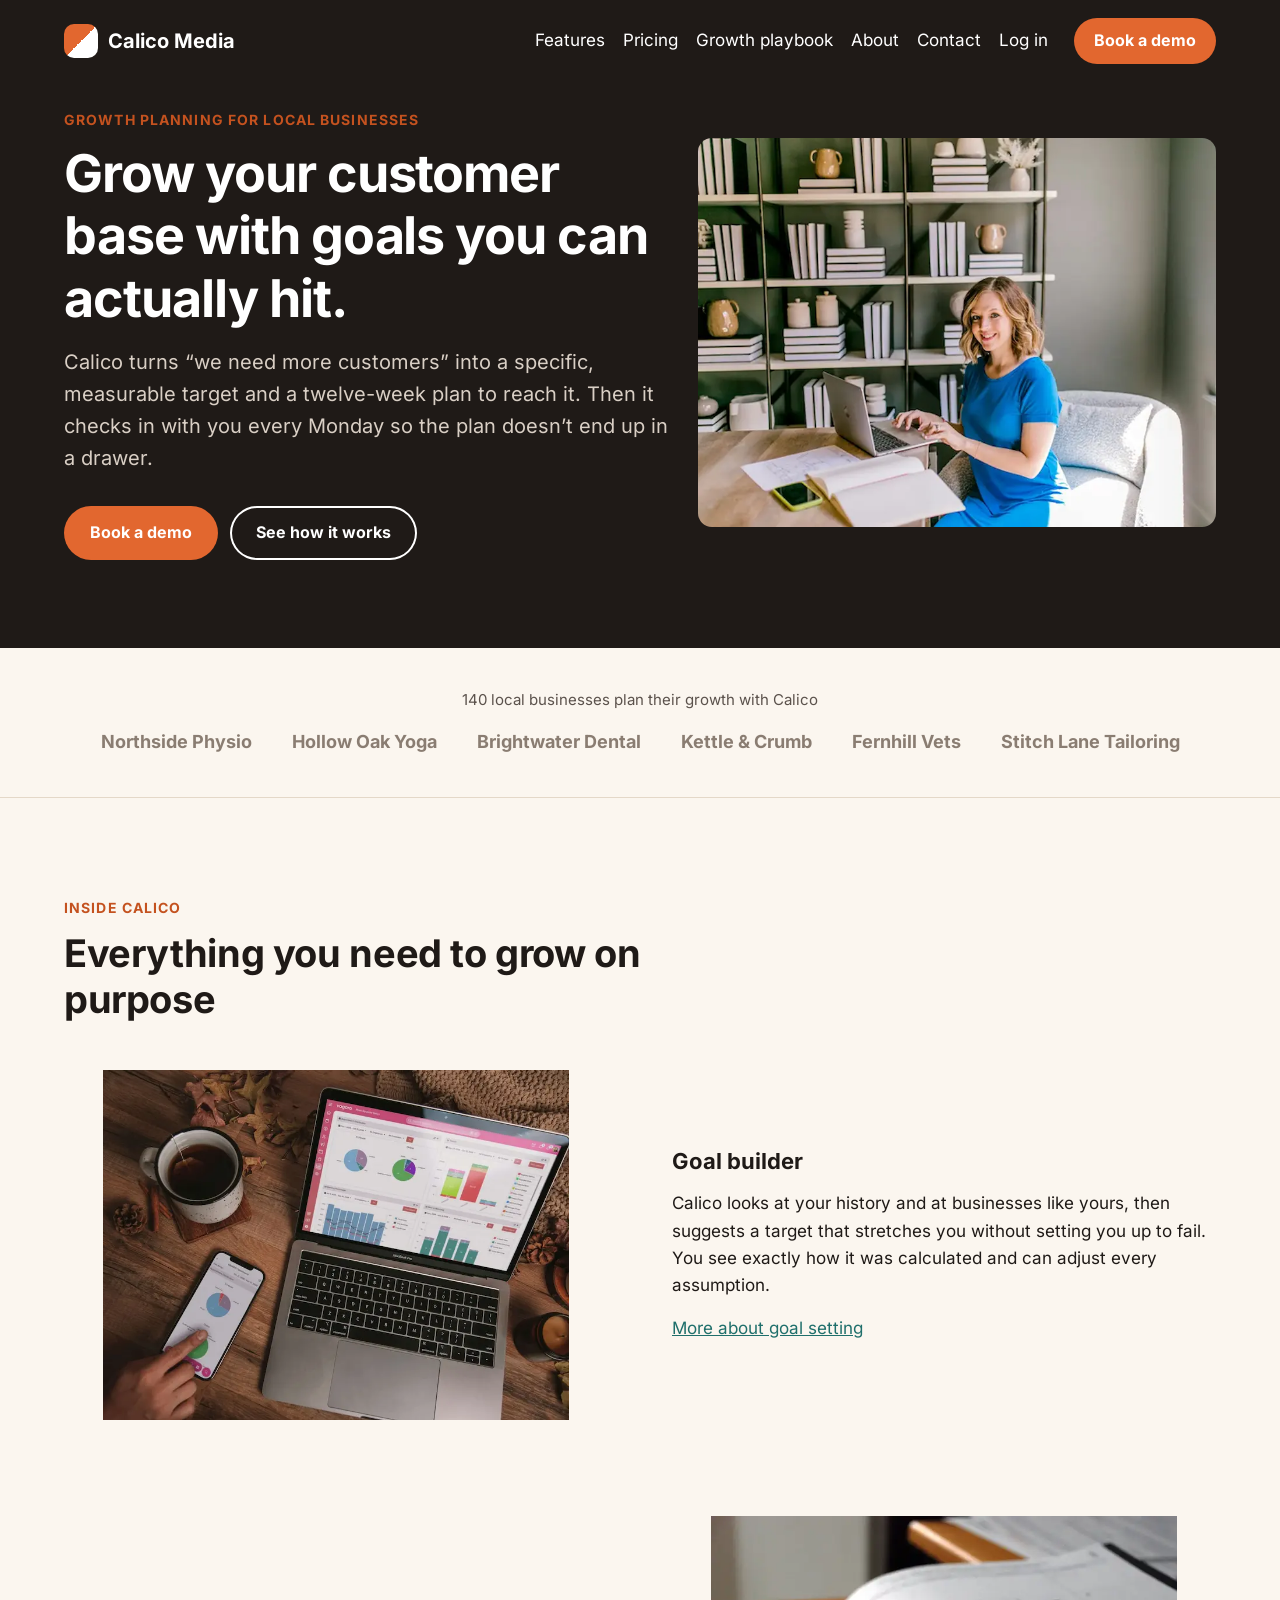
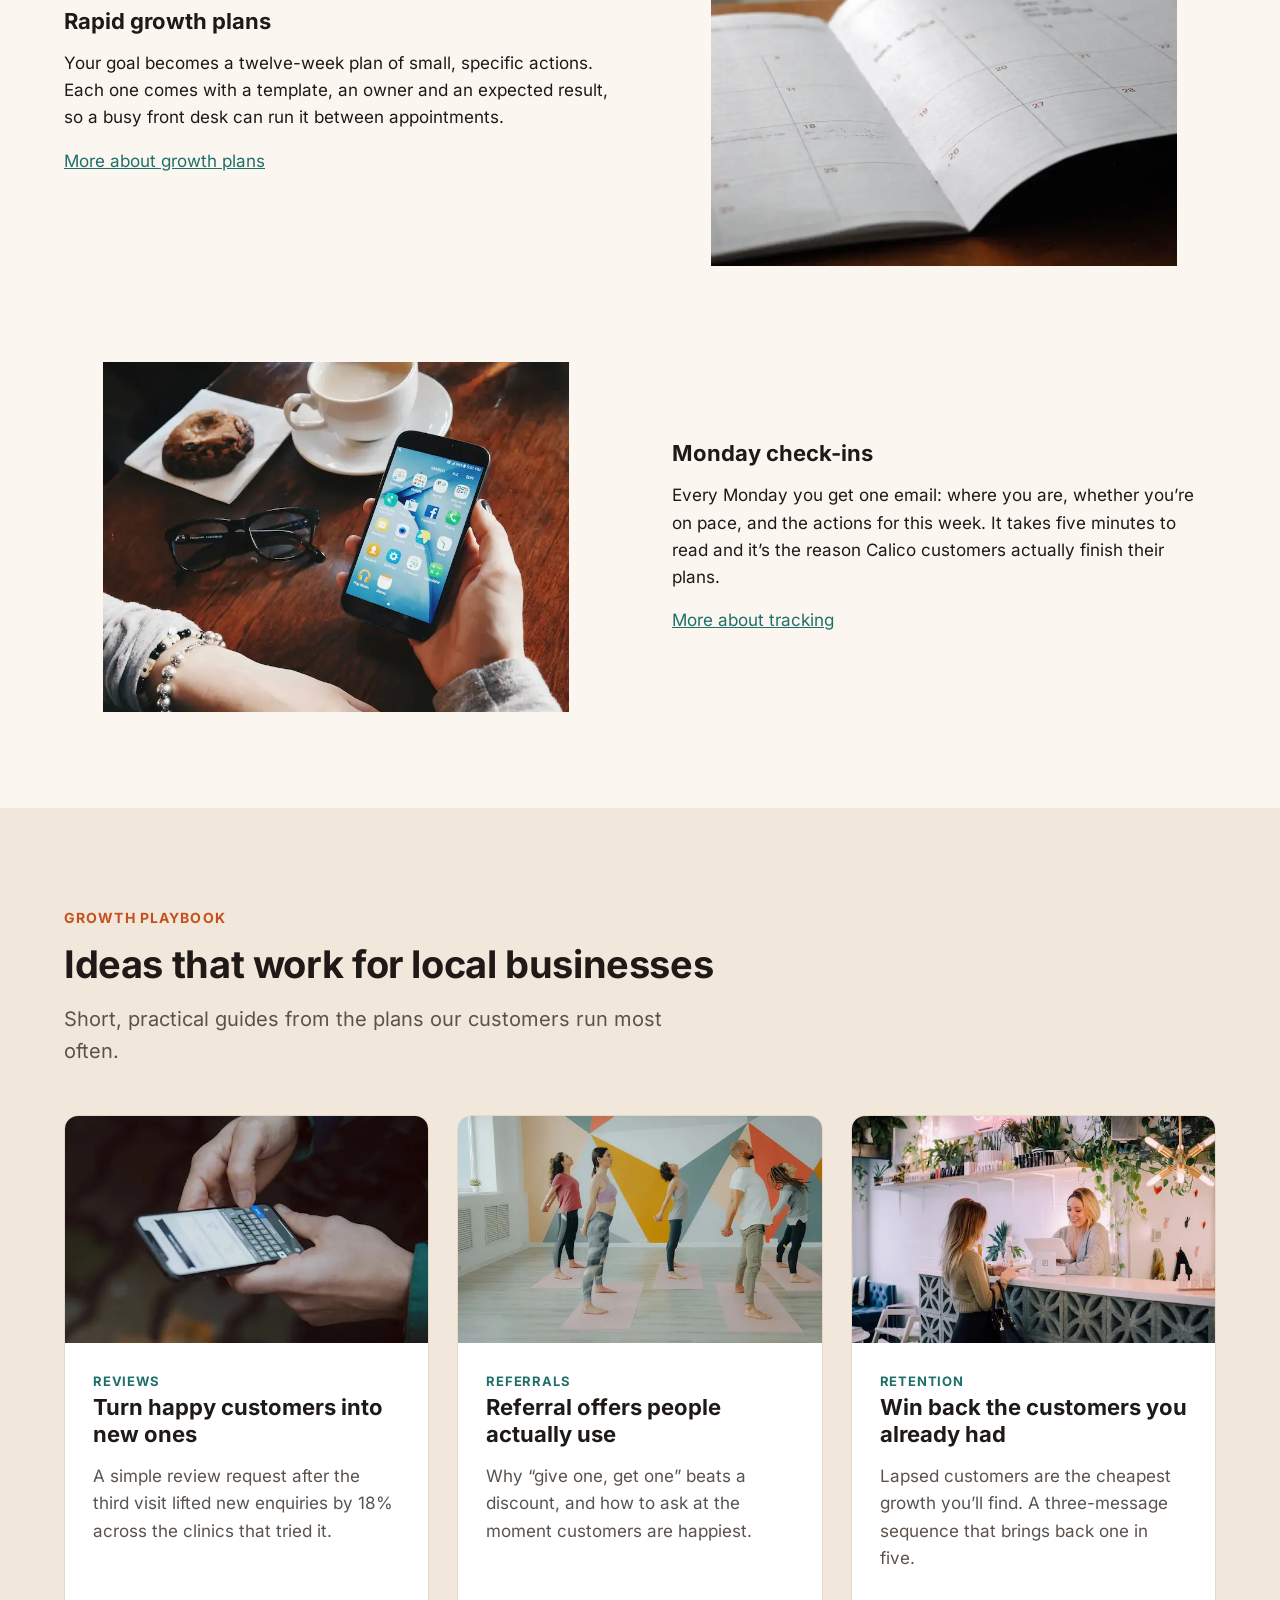
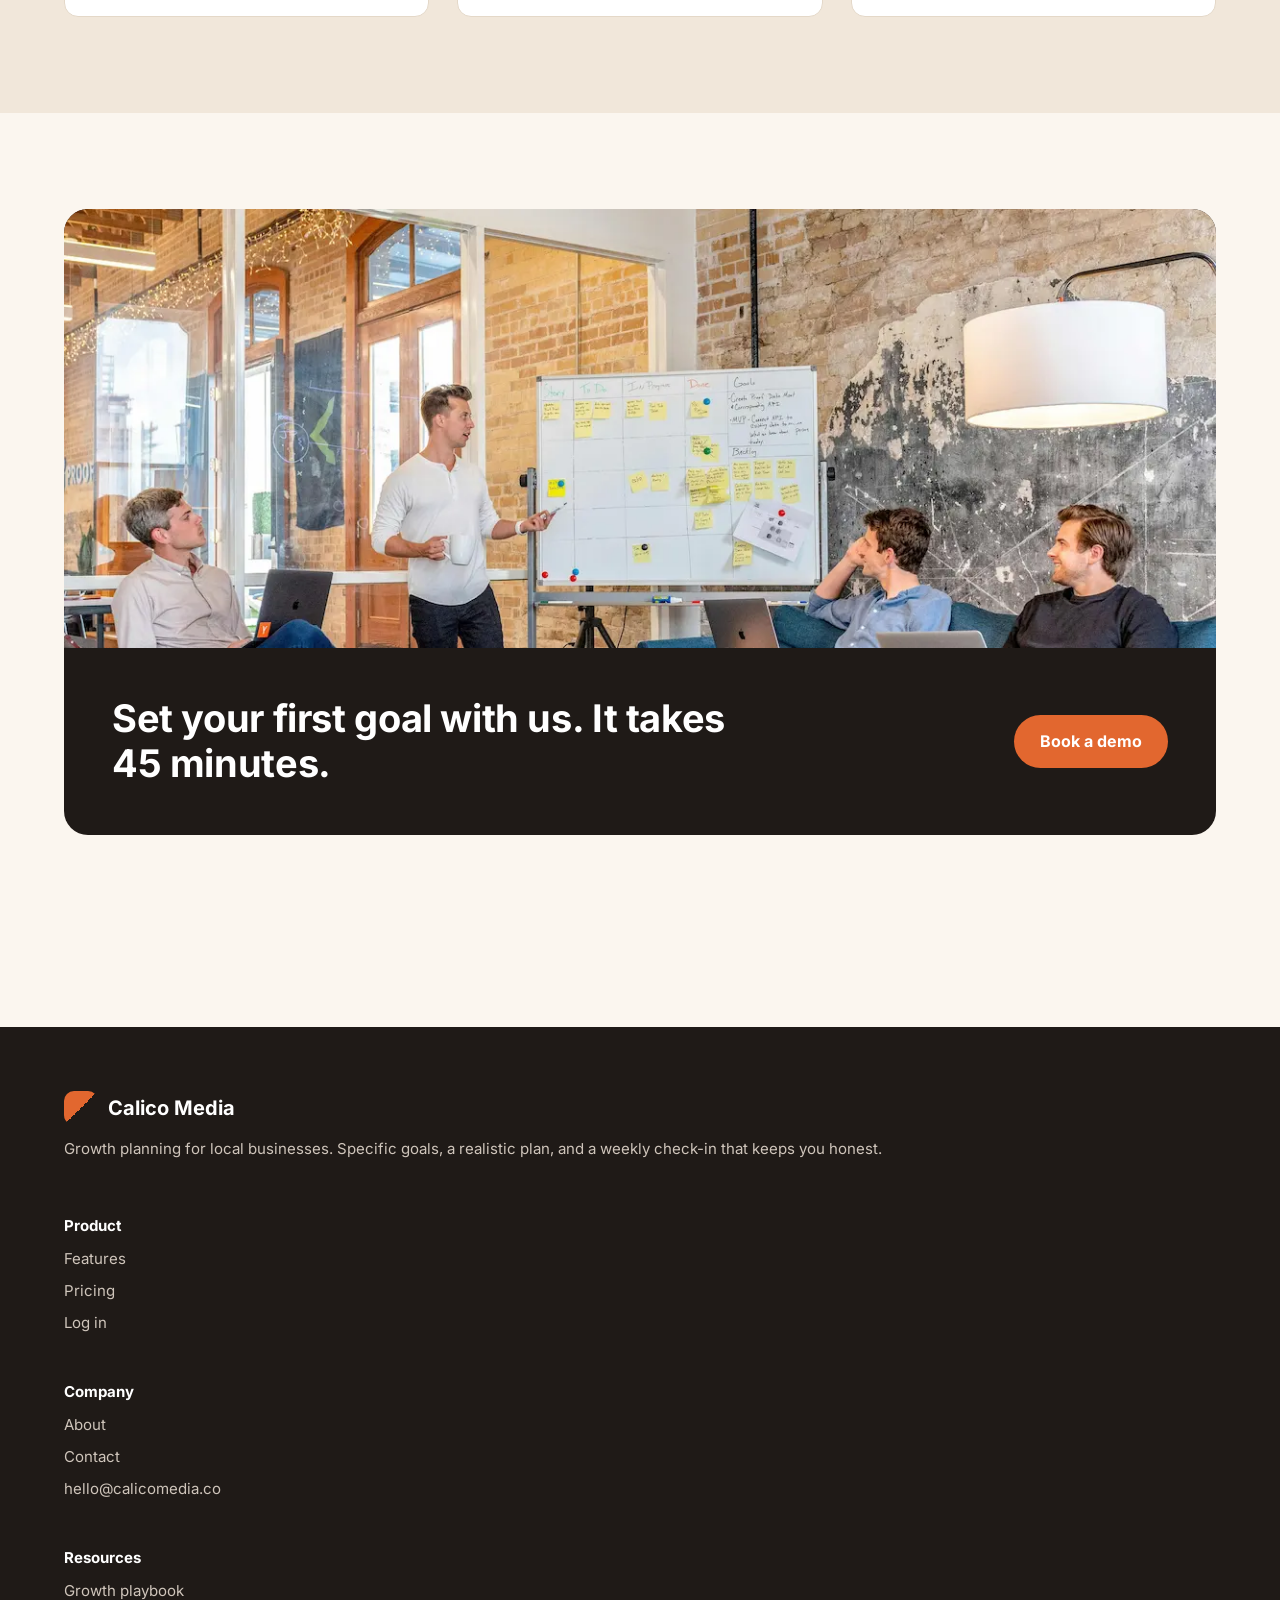
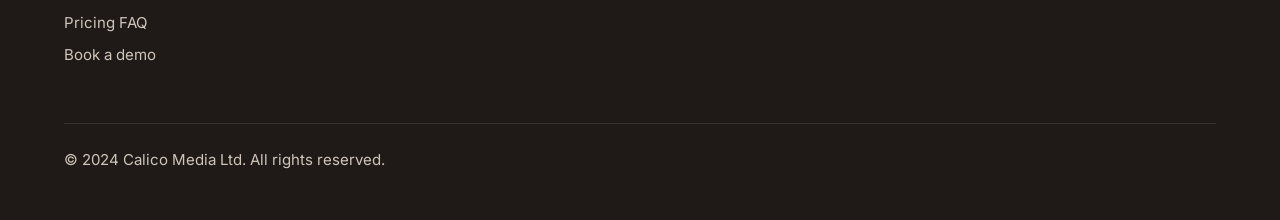
==== commit 862a371f: "fix final page weight review issues" ====
--- a/public/index.html
+++ b/public/index.html
@@ -121,9 +121,9 @@
               <img
                 src="images/feature-growth-plan-600.webp"
                 srcset="
-                images/feature-growth-plan-400.webp 400w
-                images/feature-growth-plan-600.webp 600w
-                images/feature-growth-plan-800.webp 800w
+                images/feature-growth-plan-400.webp 400w,
+                images/feature-growth-plan-600.webp 600w,
+                images/feature-growth-plan-800.webp 800w,
                 images/feature-growth-plan-1200.webp 1200w"
                 sizes="(max-width: 768px) 100vw, 50vw"
                 alt="An open planner showing the weeks ahead"
@@ -258,7 +258,7 @@
               src="images/team-workshop-1200.webp"
               srcset="images/team-workshop-600.webp 600w,
               images/team-workshop-1200.webp 1200w"
-              sizes="'(max-width: 600px) 100vw, 1200px"
+              sizes="(max-width: 600px) 100vw, 1200px"
               alt="The Calico Media team planning around a whiteboard"
               loading="lazy"
               width= "1200"
